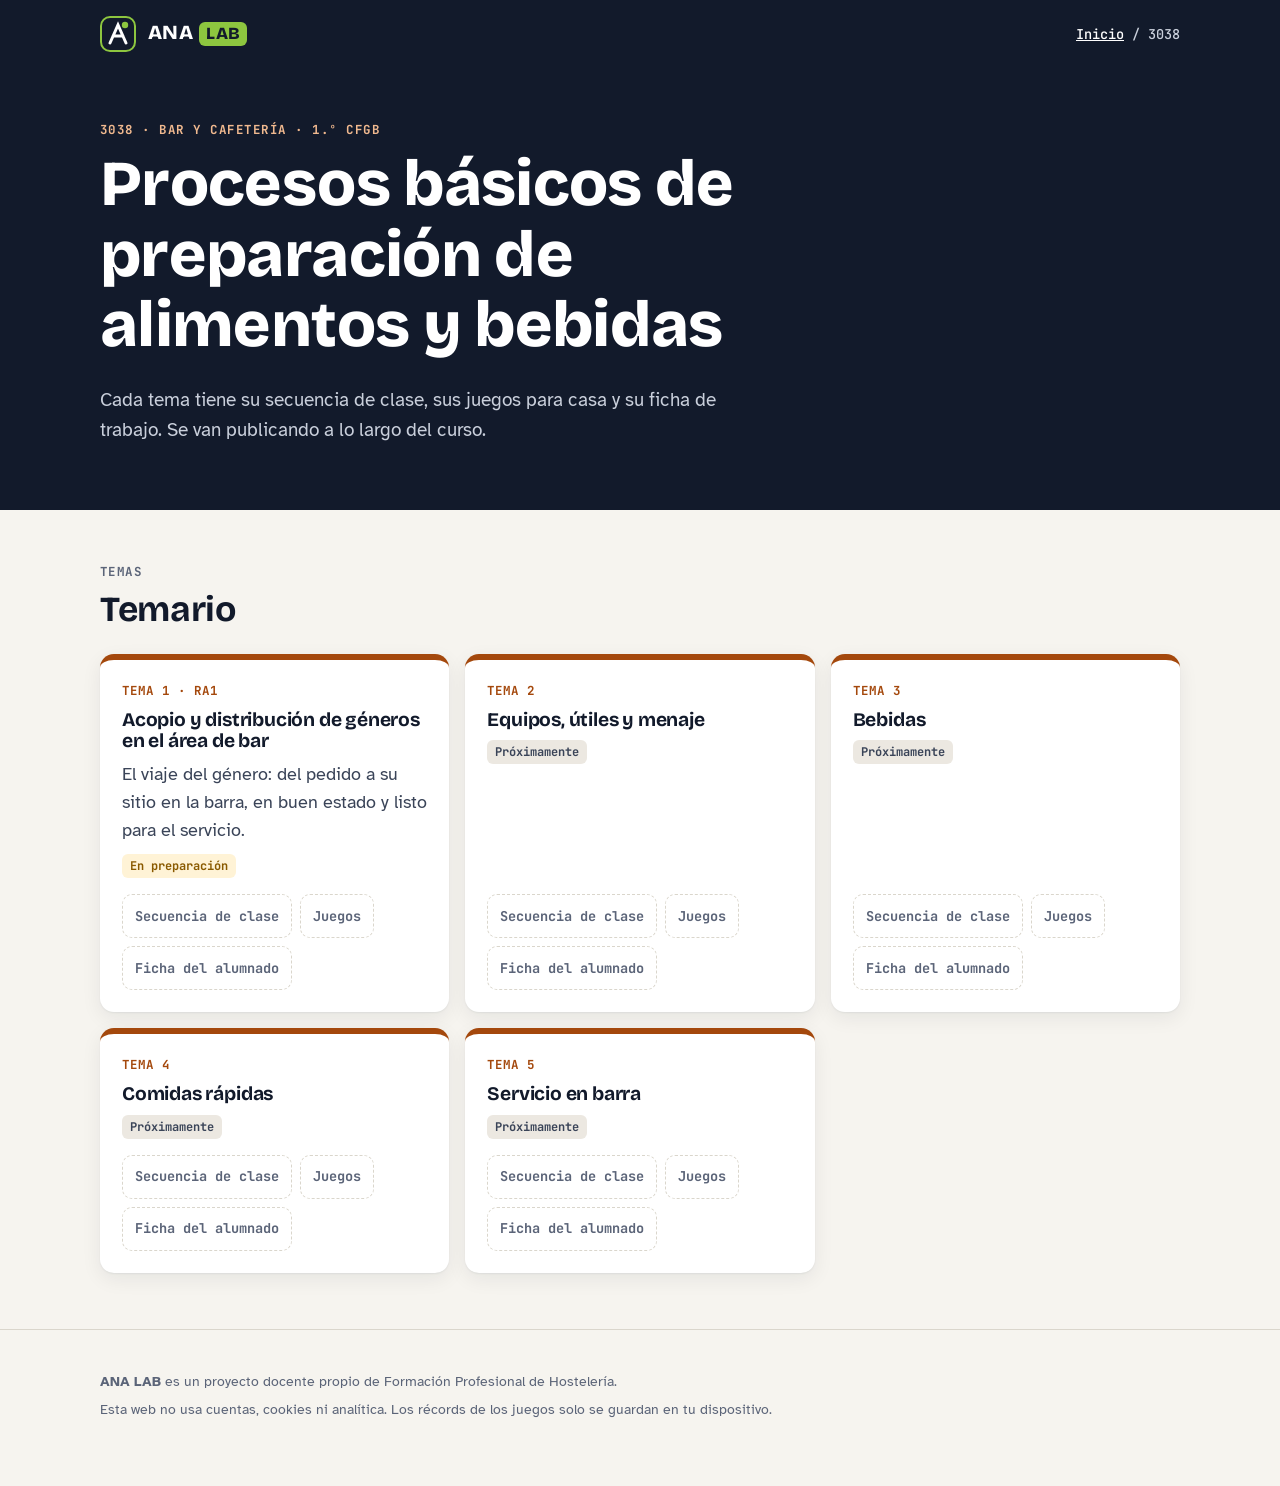
==== modulos/3038/index.html @ 5fe83b50 "Primera versión del portal ANA LAB y página del módulo 3038 Co-Authored-By: Claude Opus 5.5 <noreply" ====
<!doctype html>
<html lang="es">
<head>
<meta charset="utf-8">
<meta name="viewport" content="width=device-width, initial-scale=1">
<meta name="robots" content="noindex, nofollow">
<title>3038 · Bar y cafetería · ANA LAB</title>
<link rel="icon" href="../../assets/img/favicon.svg" type="image/svg+xml">
<link rel="stylesheet" href="../../css/tokens.css">
<link rel="stylesheet" href="../../css/base.css">
<link rel="stylesheet" href="../../css/components.css">
<script src="../../js/catalogo.js" defer></script>
<script src="../../js/portal.js" defer></script>
</head>
<body>
<a class="skip" href="#contenido">Saltar al contenido</a>

<header class="top">
  <div class="bar">
    <a class="brand" href="../../" aria-label="ANA LAB, inicio">
      <svg width="36" height="36" viewBox="0 0 36 36" aria-hidden="true">
        <rect x="1" y="1" width="34" height="34" rx="9" fill="none" stroke="#8DC63F" stroke-width="2"/>
        <path d="M10 27L18 9l8 18M13 20h10" stroke="#fff" stroke-width="3" stroke-linecap="round" fill="none"/>
        <circle cx="25" cy="9" r="3.2" fill="#8DC63F"/>
      </svg>
      <span class="brand-name">ANA<span>LAB</span></span>
    </a>
    <nav class="crumbs" aria-label="Ruta"><a href="../../">Inicio</a> / 3038</nav>
  </div>
  <div class="hero module">
    <div class="eyebrow">3038 · Bar y cafetería · 1.º CFGB</div>
    <h1>Procesos básicos de preparación de alimentos y bebidas</h1>
    <p>Cada tema tiene su secuencia de clase, sus juegos para casa y su ficha de trabajo. Se van publicando a lo largo del curso.</p>
  </div>
</header>

<main id="contenido">
  <section class="wrap">
    <div class="eyebrow">Temas</div>
    <h2>Temario</h2>
    <div class="cards" id="temas" data-modulo="3038"></div>
  </section>
</main>

<footer>
  <div class="wrap">
    <p><strong>ANA LAB</strong> es un proyecto docente propio de Formación Profesional de Hostelería.</p>
    <p class="note">Esta web no usa cuentas, cookies ni analítica. Los récords de los juegos solo se guardan en tu dispositivo.</p>
  </div>
</footer>
</body>
</html>
---- css/tokens.css ----
/* ANA LAB · Tokens de diseño (fuente: prototipo/guia-visual.html) */

@font-face { font-family: "Bricolage Grotesque"; src: url("../assets/fonts/bricolage-grotesque.woff2") format("woff2"); font-weight: 200 800; font-display: swap; }
@font-face { font-family: "Atkinson Hyperlegible"; src: url("../assets/fonts/atkinson-400.woff2") format("woff2"); font-weight: 400; font-display: swap; }
@font-face { font-family: "Atkinson Hyperlegible"; src: url("../assets/fonts/atkinson-400-italic.woff2") format("woff2"); font-weight: 400; font-style: italic; font-display: swap; }
@font-face { font-family: "Atkinson Hyperlegible"; src: url("../assets/fonts/atkinson-700.woff2") format("woff2"); font-weight: 700; font-display: swap; }
@font-face { font-family: "JetBrains Mono"; src: url("../assets/fonts/jetbrains-mono-500.woff2") format("woff2"); font-weight: 500; font-display: swap; }
@font-face { font-family: "JetBrains Mono"; src: url("../assets/fonts/jetbrains-mono-700.woff2") format("woff2"); font-weight: 700; font-display: swap; }

:root {
  /* Base editorial */
  --ink: #121A2B;
  --ink-2: #3A4458;
  --ink-3: #5B6478;
  --paper: #F6F4EF;
  --surface: #FFFFFF;
  --line: #DAD6CC;
  /* Ecosistema */
  --hl-green: #3F7A12;        /* texto/acento sobre claro (AA) */
  --hl-green-bright: #8DC63F; /* solo decorativo o sobre oscuro */
  --hl-blue: #0B5FA5;
  /* Módulos */
  --m3038: #A4480C;  /* Bar y cafetería · cobre */
  --m3038-soft: #F1ECE6;
  /* Retroalimentación */
  --ok: #13703A;  --ok-bg: #E4F4E9;
  --ko: #B3261E;  --ko-bg: #FCE8E6;
  --tip: #8A5A00; --tip-bg: #FFF3D6;

  --radius: 14px;
  --shadow: 0 1px 2px rgba(18,26,43,.06), 0 6px 20px rgba(18,26,43,.07);
  --font-display: "Bricolage Grotesque", system-ui, sans-serif;
  --font-body: "Atkinson Hyperlegible", system-ui, sans-serif;
  --font-mono: "JetBrains Mono", ui-monospace, monospace;
}
---- css/base.css ----
/* ANA LAB · Base */

* { box-sizing: border-box; }
html { -webkit-text-size-adjust: 100%; }
body { margin: 0; background: var(--paper); color: var(--ink); font: 18px/1.55 var(--font-body); }
a { color: var(--hl-blue); }
:focus-visible { outline: 3px solid var(--hl-blue); outline-offset: 3px; border-radius: 6px; }
img { max-width: 100%; height: auto; }

h1, h2, h3 { font-family: var(--font-display); line-height: 1.1; letter-spacing: -.01em; margin: 0 0 .4em; }
h2 { font-size: clamp(1.6rem, 3vw, 2.2rem); }
h3 { font-size: 1.2rem; }

.wrap { max-width: 1120px; margin: 0 auto; padding-inline: 20px; }
.eyebrow { font: 700 .78rem/1 var(--font-mono); letter-spacing: .12em; text-transform: uppercase; color: var(--ink-3); margin-bottom: .8rem; }
.lead { font-size: 1.15rem; color: var(--ink-2); max-width: 62ch; }
.note { font-size: .9rem; color: var(--ink-3); }
section { padding-block: 56px; }
section + section { border-top: 1px solid var(--line); }

.skip { position: absolute; left: -9999px; top: 0; background: var(--surface); color: var(--ink); padding: 12px 16px; z-index: 10; }
.skip:focus { left: 16px; top: 16px; }

@media (max-width: 600px) {
  body { font-size: 17px; }
  .wrap { padding-inline: 16px; }
  section { padding-block: 40px; }
}
---- css/components.css ----
/* ANA LAB · Componentes del portal */

/* Cabecera */
header.top { background: var(--ink); color: #fff; }
header.top .bar { display: flex; align-items: center; justify-content: space-between; gap: 16px; padding: 16px 20px; max-width: 1120px; margin: 0 auto; }
.brand { display: flex; align-items: center; gap: 12px; text-decoration: none; color: inherit; }
.brand-name { font: 800 1.25rem/1 var(--font-display); letter-spacing: .02em; }
.brand-name span { display: inline-block; margin-left: 6px; padding: 3px 7px 4px; border-radius: 6px; background: var(--hl-green-bright); color: var(--ink); font-size: .85em; }
.crumbs { font: 500 .85rem var(--font-mono); color: #C9CFDB; }
.crumbs a { color: #fff; }
.hero { padding: 56px 20px 64px; max-width: 1120px; margin: 0 auto; }
.hero h1 { font-size: clamp(2.2rem, 6vw, 4rem); font-weight: 800; max-width: 18ch; }
.hero p { color: #C9CFDB; font-size: 1.2rem; max-width: 56ch; margin: 0; }
.hero .eyebrow { color: var(--hl-green-bright); }
.hero.module .eyebrow { color: #F0B98F; }

/* Botones */
.btn { display: inline-flex; align-items: center; font: 700 1rem/1 var(--font-body); border: 2px solid transparent; border-radius: 12px; padding: 14px 20px; cursor: pointer; min-height: 48px; text-decoration: none; }
.btn-primary { background: var(--ink); color: #fff; }
.btn-module { background: var(--m3038); color: #fff; }

/* Tarjetas */
.cards { display: grid; grid-template-columns: repeat(auto-fill, minmax(280px, 1fr)); gap: 16px; margin-top: 24px; }
.card { background: var(--surface); border-radius: var(--radius); box-shadow: var(--shadow); padding: 22px; border-top: 6px solid var(--accent, var(--line)); display: flex; flex-direction: column; gap: 10px; }
.card h3 { margin: 0; }
.card p { margin: 0; color: var(--ink-2); }
.card .code { font: 700 .78rem var(--font-mono); color: var(--accent, var(--ink-3)); letter-spacing: .08em; text-transform: uppercase; }
.card .links { display: flex; gap: 8px; flex-wrap: wrap; margin-top: auto; padding-top: 6px; }
.card.soon { --accent: var(--ink-3); box-shadow: none; border: 1px dashed var(--line); border-top: 6px solid var(--line); background: transparent; }
a.card { text-decoration: none; color: inherit; }
a.card:hover { box-shadow: 0 2px 4px rgba(18,26,43,.08), 0 10px 28px rgba(18,26,43,.12); }

.pill { display: inline-flex; align-items: center; min-height: 44px; font: 700 .85rem/1 var(--font-mono); padding: 0 12px; border-radius: 10px; background: var(--m3038-soft); color: var(--m3038); text-decoration: none; }
.pill[aria-disabled="true"] { background: transparent; border: 1px dashed var(--line); color: var(--ink-3); cursor: default; }

.status { align-self: flex-start; font: 700 .75rem/1 var(--font-mono); padding: 6px 8px; border-radius: 6px; background: #ECE8E1; color: var(--ink-2); }
.status.listo { background: var(--ok-bg); color: var(--ok); }
.status.prep { background: var(--tip-bg); color: var(--tip); }

/* Pie */
footer { padding: 40px 0 60px; color: var(--ink-3); font-size: .9rem; border-top: 1px solid var(--line); }
footer p { margin: 0 0 6px; }

@media (prefers-reduced-motion: no-preference) {
  .btn, a.card, .pill { transition: box-shadow .15s, background-color .15s, transform .15s; }
  a.card:hover { transform: translateY(-2px); }
}

@media (max-width: 600px) {
  header.top .bar { padding: 14px 16px; }
  .hero { padding: 40px 16px 48px; }
  .cards { grid-template-columns: 1fr; }
}
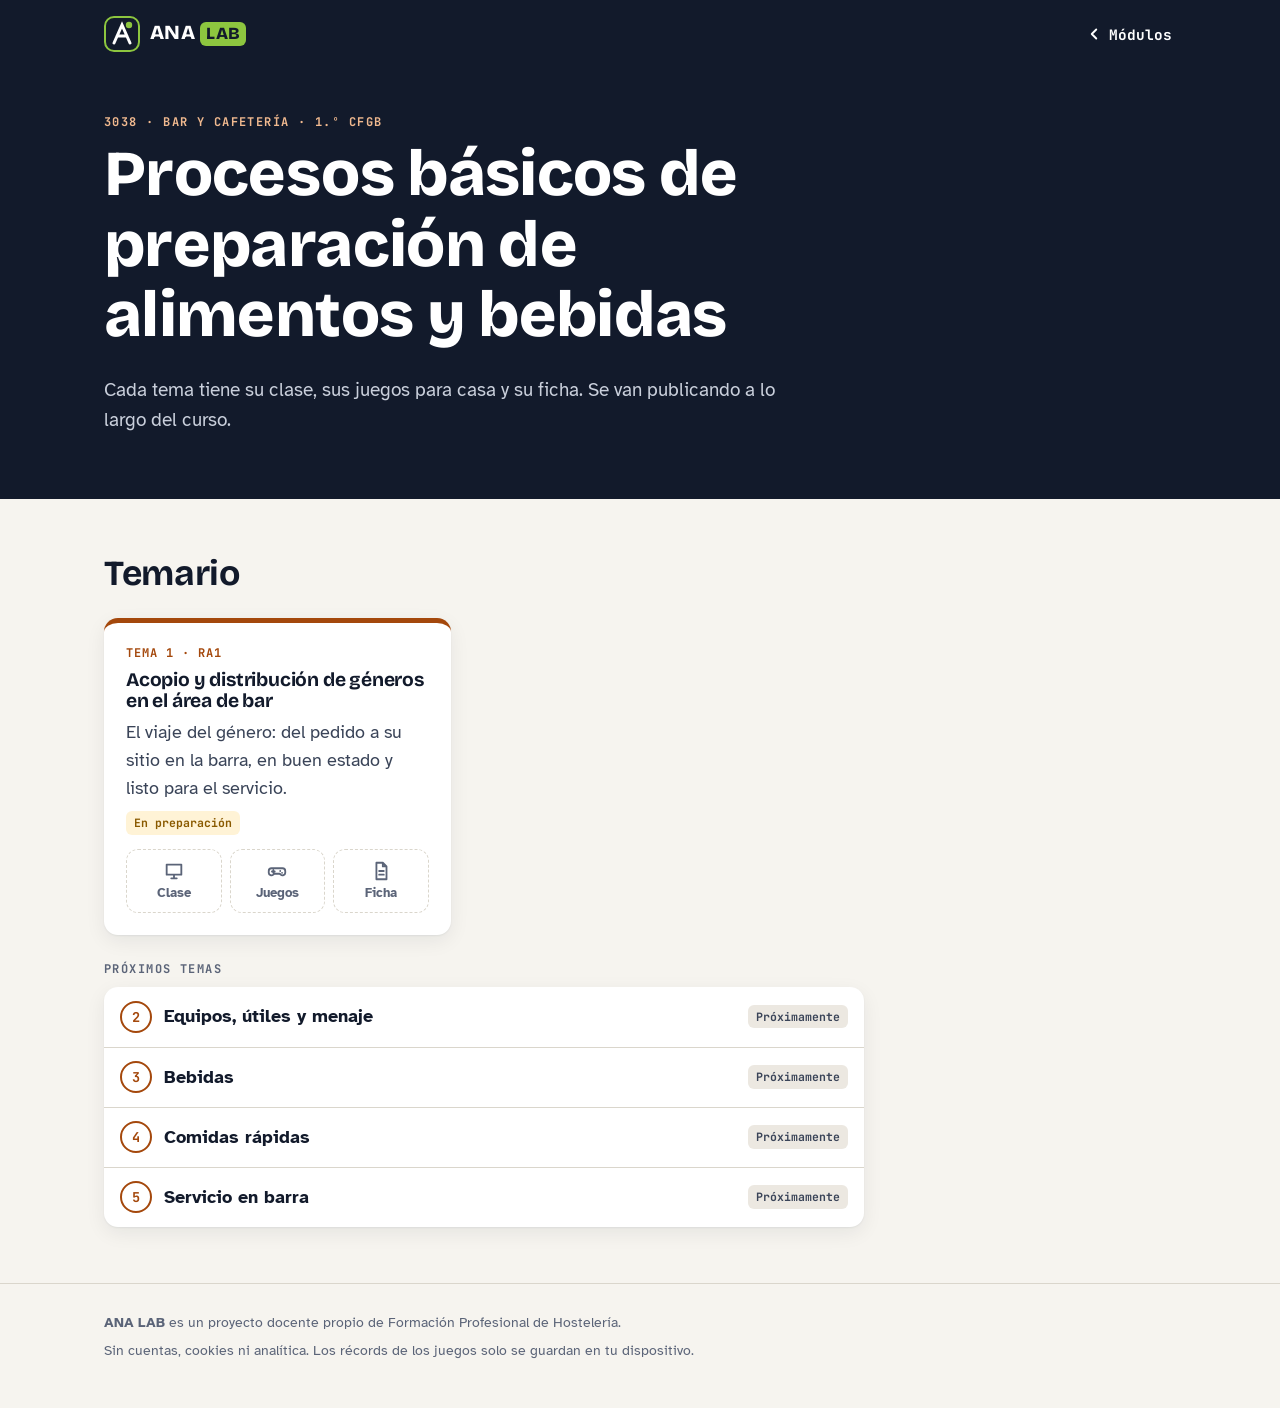
==== commit 91dbaba4: "Diseño móvil primero e instalable en la pantalla de inicio - CSS reescrito con el móvil como vista b" ====
--- a/modulos/3038/index.html
+++ b/modulos/3038/index.html
@@ -2,10 +2,13 @@
 <html lang="es">
 <head>
 <meta charset="utf-8">
-<meta name="viewport" content="width=device-width, initial-scale=1">
+<meta name="viewport" content="width=device-width, initial-scale=1, viewport-fit=cover">
 <meta name="robots" content="noindex, nofollow">
+<meta name="theme-color" content="#121A2B">
 <title>3038 · Bar y cafetería · ANA LAB</title>
+<link rel="manifest" href="../../manifest.webmanifest">
 <link rel="icon" href="../../assets/img/favicon.svg" type="image/svg+xml">
+<link rel="apple-touch-icon" href="../../assets/img/icon-180.png">
 <link rel="stylesheet" href="../../css/tokens.css">
 <link rel="stylesheet" href="../../css/base.css">
 <link rel="stylesheet" href="../../css/components.css">
@@ -17,35 +20,38 @@
 
 <header class="top">
   <div class="bar">
-    <a class="brand" href="../../" aria-label="ANA LAB, inicio">
-      <svg width="36" height="36" viewBox="0 0 36 36" aria-hidden="true">
-        <rect x="1" y="1" width="34" height="34" rx="9" fill="none" stroke="#8DC63F" stroke-width="2"/>
-        <path d="M10 27L18 9l8 18M13 20h10" stroke="#fff" stroke-width="3" stroke-linecap="round" fill="none"/>
-        <circle cx="25" cy="9" r="3.2" fill="#8DC63F"/>
-      </svg>
-      <span class="brand-name">ANA<span>LAB</span></span>
-    </a>
-    <nav class="crumbs" aria-label="Ruta"><a href="../../">Inicio</a> / 3038</nav>
+    <div class="bar-in">
+      <a class="brand" href="../../" aria-label="ANA LAB, inicio">
+        <svg viewBox="0 0 36 36" aria-hidden="true">
+          <rect x="1" y="1" width="34" height="34" rx="9" fill="none" stroke="#8DC63F" stroke-width="2"/>
+          <path d="M10 27L18 9l8 18M13 20h10" stroke="#fff" stroke-width="3" stroke-linecap="round" fill="none"/>
+          <circle cx="25" cy="9" r="3.2" fill="#8DC63F"/>
+        </svg>
+        <span class="brand-name">ANA<span>LAB</span></span>
+      </a>
+      <a class="back" href="../../">
+        <svg viewBox="0 0 24 24" fill="none" stroke="currentColor" stroke-width="2.5" stroke-linecap="round" stroke-linejoin="round" aria-hidden="true"><path d="M15 6l-6 6 6 6"/></svg>Módulos
+      </a>
+    </div>
   </div>
   <div class="hero module">
     <div class="eyebrow">3038 · Bar y cafetería · 1.º CFGB</div>
     <h1>Procesos básicos de preparación de alimentos y bebidas</h1>
-    <p>Cada tema tiene su secuencia de clase, sus juegos para casa y su ficha de trabajo. Se van publicando a lo largo del curso.</p>
+    <p>Cada tema tiene su clase, sus juegos para casa y su ficha. Se van publicando a lo largo del curso.</p>
   </div>
 </header>
 
 <main id="contenido">
   <section class="wrap">
-    <div class="eyebrow">Temas</div>
     <h2>Temario</h2>
-    <div class="cards" id="temas" data-modulo="3038"></div>
+    <div id="temas" data-modulo="3038"></div>
   </section>
 </main>
 
 <footer>
   <div class="wrap">
     <p><strong>ANA LAB</strong> es un proyecto docente propio de Formación Profesional de Hostelería.</p>
-    <p class="note">Esta web no usa cuentas, cookies ni analítica. Los récords de los juegos solo se guardan en tu dispositivo.</p>
+    <p class="note">Sin cuentas, cookies ni analítica. Los récords de los juegos solo se guardan en tu dispositivo.</p>
   </div>
 </footer>
 </body>
--- a/css/base.css
+++ b/css/base.css
@@ -1,28 +1,35 @@
-/* ANA LAB · Base */
+/* ANA LAB · Base. Móvil primero: los estilos sin media query son los del móvil;
+   las pantallas grandes se añaden con min-width. */
 
 * { box-sizing: border-box; }
-html { -webkit-text-size-adjust: 100%; }
-body { margin: 0; background: var(--paper); color: var(--ink); font: 18px/1.55 var(--font-body); }
+html { -webkit-text-size-adjust: 100%; -webkit-tap-highlight-color: transparent; }
+body { margin: 0; background: var(--paper); color: var(--ink); font: 17px/1.55 var(--font-body); overflow-wrap: break-word; }
 a { color: var(--hl-blue); }
 :focus-visible { outline: 3px solid var(--hl-blue); outline-offset: 3px; border-radius: 6px; }
 img { max-width: 100%; height: auto; }
 
 h1, h2, h3 { font-family: var(--font-display); line-height: 1.1; letter-spacing: -.01em; margin: 0 0 .4em; }
-h2 { font-size: clamp(1.6rem, 3vw, 2.2rem); }
-h3 { font-size: 1.2rem; }
+h2 { font-size: 1.5rem; }
+h3 { font-size: 1.15rem; }
 
-.wrap { max-width: 1120px; margin: 0 auto; padding-inline: 20px; }
-.eyebrow { font: 700 .78rem/1 var(--font-mono); letter-spacing: .12em; text-transform: uppercase; color: var(--ink-3); margin-bottom: .8rem; }
-.lead { font-size: 1.15rem; color: var(--ink-2); max-width: 62ch; }
+.wrap {
+  max-width: 1120px; margin: 0 auto;
+  padding-inline: max(16px, env(safe-area-inset-left)) max(16px, env(safe-area-inset-right));
+}
+.eyebrow { font: 700 .75rem/1 var(--font-mono); letter-spacing: .12em; text-transform: uppercase; color: var(--ink-3); margin-bottom: .7rem; }
+.lead { font-size: 1.05rem; color: var(--ink-2); max-width: 62ch; }
 .note { font-size: .9rem; color: var(--ink-3); }
-section { padding-block: 56px; }
+section { padding-block: 32px; }
 section + section { border-top: 1px solid var(--line); }
 
-.skip { position: absolute; left: -9999px; top: 0; background: var(--surface); color: var(--ink); padding: 12px 16px; z-index: 10; }
+.skip { position: absolute; left: -9999px; top: 0; background: var(--surface); color: var(--ink); padding: 12px 16px; z-index: 30; }
 .skip:focus { left: 16px; top: 16px; }
 
-@media (max-width: 600px) {
-  body { font-size: 17px; }
-  .wrap { padding-inline: 16px; }
-  section { padding-block: 40px; }
+@media (min-width: 720px) {
+  body { font-size: 18px; }
+  h2 { font-size: clamp(1.6rem, 3vw, 2.2rem); }
+  h3 { font-size: 1.2rem; }
+  .wrap { padding-inline: 24px; }
+  .lead { font-size: 1.15rem; }
+  section { padding-block: 56px; }
 }
--- a/css/components.css
+++ b/css/components.css
@@ -1,53 +1,85 @@
-/* ANA LAB · Componentes del portal */
+/* ANA LAB · Componentes del portal. Móvil primero. */
 
-/* Cabecera */
+/* Cabecera: barra fija compacta + portada */
 header.top { background: var(--ink); color: #fff; }
-header.top .bar { display: flex; align-items: center; justify-content: space-between; gap: 16px; padding: 16px 20px; max-width: 1120px; margin: 0 auto; }
-.brand { display: flex; align-items: center; gap: 12px; text-decoration: none; color: inherit; }
-.brand-name { font: 800 1.25rem/1 var(--font-display); letter-spacing: .02em; }
-.brand-name span { display: inline-block; margin-left: 6px; padding: 3px 7px 4px; border-radius: 6px; background: var(--hl-green-bright); color: var(--ink); font-size: .85em; }
-.crumbs { font: 500 .85rem var(--font-mono); color: #C9CFDB; }
-.crumbs a { color: #fff; }
-.hero { padding: 56px 20px 64px; max-width: 1120px; margin: 0 auto; }
-.hero h1 { font-size: clamp(2.2rem, 6vw, 4rem); font-weight: 800; max-width: 18ch; }
-.hero p { color: #C9CFDB; font-size: 1.2rem; max-width: 56ch; margin: 0; }
+.bar {
+  position: sticky; top: 0; z-index: 20; background: var(--ink); color: #fff;
+  padding-top: env(safe-area-inset-top);
+}
+.bar-in { display: flex; align-items: center; justify-content: space-between; gap: 12px; max-width: 1120px; margin: 0 auto; min-height: 56px; padding-inline: max(16px, env(safe-area-inset-left)) max(16px, env(safe-area-inset-right)); }
+.brand { display: flex; align-items: center; gap: 10px; min-height: 48px; text-decoration: none; color: inherit; }
+.brand svg { width: 32px; height: 32px; }
+.brand-name { font: 800 1.15rem/1 var(--font-display); letter-spacing: .02em; }
+.brand-name span { display: inline-block; margin-left: 5px; padding: 3px 6px 4px; border-radius: 6px; background: var(--hl-green-bright); color: var(--ink); font-size: .85em; }
+.back { display: inline-flex; align-items: center; gap: 6px; min-height: 48px; padding-inline: 4px; font: 700 .9rem var(--font-mono); color: #fff; text-decoration: none; }
+.back svg { width: 18px; height: 18px; }
+
+.hero { max-width: 1120px; margin: 0 auto; padding-block: 20px 32px; padding-inline: max(16px, env(safe-area-inset-left)) max(16px, env(safe-area-inset-right)); }
+.hero h1 { font-size: 2rem; font-weight: 800; max-width: 18ch; }
+.hero p { color: #C9CFDB; font-size: 1.05rem; max-width: 56ch; margin: 0; }
 .hero .eyebrow { color: var(--hl-green-bright); }
 .hero.module .eyebrow { color: #F0B98F; }
-
-/* Botones */
-.btn { display: inline-flex; align-items: center; font: 700 1rem/1 var(--font-body); border: 2px solid transparent; border-radius: 12px; padding: 14px 20px; cursor: pointer; min-height: 48px; text-decoration: none; }
-.btn-primary { background: var(--ink); color: #fff; }
-.btn-module { background: var(--m3038); color: #fff; }
+.hero.module h1 { font-size: 1.7rem; }
 
 /* Tarjetas */
-.cards { display: grid; grid-template-columns: repeat(auto-fill, minmax(280px, 1fr)); gap: 16px; margin-top: 24px; }
-.card { background: var(--surface); border-radius: var(--radius); box-shadow: var(--shadow); padding: 22px; border-top: 6px solid var(--accent, var(--line)); display: flex; flex-direction: column; gap: 10px; }
+.cards { display: grid; grid-template-columns: 1fr; gap: 12px; margin-top: 16px; }
+.card { background: var(--surface); border-radius: var(--radius); box-shadow: var(--shadow); padding: 18px; border-top: 5px solid var(--accent, var(--line)); display: flex; flex-direction: column; gap: 8px; }
 .card h3 { margin: 0; }
 .card p { margin: 0; color: var(--ink-2); }
-.card .code { font: 700 .78rem var(--font-mono); color: var(--accent, var(--ink-3)); letter-spacing: .08em; text-transform: uppercase; }
-.card .links { display: flex; gap: 8px; flex-wrap: wrap; margin-top: auto; padding-top: 6px; }
-.card.soon { --accent: var(--ink-3); box-shadow: none; border: 1px dashed var(--line); border-top: 6px solid var(--line); background: transparent; }
-a.card { text-decoration: none; color: inherit; }
-a.card:hover { box-shadow: 0 2px 4px rgba(18,26,43,.08), 0 10px 28px rgba(18,26,43,.12); }
+.card .code { font: 700 .75rem var(--font-mono); color: var(--accent, var(--ink-3)); letter-spacing: .08em; text-transform: uppercase; }
+.card.soon { --accent: var(--ink-3); box-shadow: none; border: 1px dashed var(--line); border-top: 5px solid var(--line); background: transparent; }
+a.card { text-decoration: none; color: inherit; position: relative; padding-right: 48px; }
+a.card .go { position: absolute; right: 16px; top: 50%; margin-top: -11px; width: 22px; height: 22px; color: var(--accent); }
 
-.pill { display: inline-flex; align-items: center; min-height: 44px; font: 700 .85rem/1 var(--font-mono); padding: 0 12px; border-radius: 10px; background: var(--m3038-soft); color: var(--m3038); text-decoration: none; }
-.pill[aria-disabled="true"] { background: transparent; border: 1px dashed var(--line); color: var(--ink-3); cursor: default; }
+/* Materiales de un tema: tres botones iguales, cómodos para el pulgar */
+.mats { display: grid; grid-template-columns: repeat(3, 1fr); gap: 8px; margin-top: 6px; }
+.mat {
+  display: flex; flex-direction: column; align-items: center; justify-content: center; gap: 4px;
+  min-height: 64px; padding: 8px 4px; border-radius: 12px; text-align: center;
+  font: 700 .82rem/1.15 var(--font-body); text-decoration: none;
+  background: var(--m3038-soft); color: var(--m3038);
+}
+.mat svg { width: 22px; height: 22px; }
+.mat[aria-disabled="true"] { background: transparent; border: 1px dashed var(--line); color: var(--ink-3); }
 
-.status { align-self: flex-start; font: 700 .75rem/1 var(--font-mono); padding: 6px 8px; border-radius: 6px; background: #ECE8E1; color: var(--ink-2); }
+/* Temas aún sin material: una línea compacta */
+.temas-list { list-style: none; margin: 12px 0 0; padding: 0; background: var(--surface); border-radius: var(--radius); box-shadow: var(--shadow); }
+.temas-list li { display: flex; align-items: center; gap: 12px; min-height: 60px; padding: 10px 16px; }
+.temas-list li + li { border-top: 1px solid var(--line); }
+.temas-list .num { flex: none; width: 32px; height: 32px; border-radius: 50%; display: grid; place-items: center; font: 700 .85rem var(--font-mono); color: var(--accent); border: 2px solid var(--accent); }
+.temas-list .t { flex: 1; font-weight: 700; line-height: 1.25; }
+.subhead { margin: 28px 0 0; font: 700 .75rem/1 var(--font-mono); letter-spacing: .12em; text-transform: uppercase; color: var(--ink-3); }
+
+.status { align-self: flex-start; flex: none; font: 700 .72rem/1 var(--font-mono); padding: 6px 8px; border-radius: 6px; background: #ECE8E1; color: var(--ink-2); }
 .status.listo { background: var(--ok-bg); color: var(--ok); }
 .status.prep { background: var(--tip-bg); color: var(--tip); }
+.temas-list .status { align-self: center; }
+
+.visually-hidden { position: absolute; width: 1px; height: 1px; overflow: hidden; clip: rect(0 0 0 0); white-space: nowrap; }
 
 /* Pie */
-footer { padding: 40px 0 60px; color: var(--ink-3); font-size: .9rem; border-top: 1px solid var(--line); }
+footer { padding: 28px 0 calc(40px + env(safe-area-inset-bottom)); color: var(--ink-3); font-size: .88rem; border-top: 1px solid var(--line); }
 footer p { margin: 0 0 6px; }
 
+@media (hover: hover) {
+  a.card:hover { box-shadow: 0 2px 4px rgba(18,26,43,.08), 0 10px 28px rgba(18,26,43,.12); }
+  a.mat:hover { background: #EADFD3; }
+}
 @media (prefers-reduced-motion: no-preference) {
-  .btn, a.card, .pill { transition: box-shadow .15s, background-color .15s, transform .15s; }
-  a.card:hover { transform: translateY(-2px); }
+  a.card, .mat { transition: box-shadow .15s, background-color .15s, transform .15s; }
+  a.card:active, a.mat:active { transform: scale(.98); }
 }
 
-@media (max-width: 600px) {
-  header.top .bar { padding: 14px 16px; }
-  .hero { padding: 40px 16px 48px; }
-  .cards { grid-template-columns: 1fr; }
+/* Pantallas grandes */
+@media (min-width: 720px) {
+  .bar { position: static; }
+  .bar-in { min-height: 68px; padding-inline: 24px; }
+  .brand svg { width: 36px; height: 36px; }
+  .brand-name { font-size: 1.25rem; }
+  .hero { padding: 48px 24px 64px; }
+  .hero h1, .hero.module h1 { font-size: clamp(2.4rem, 5.5vw, 4rem); }
+  .hero p { font-size: 1.2rem; }
+  .cards { grid-template-columns: repeat(auto-fill, minmax(300px, 1fr)); gap: 16px; margin-top: 24px; }
+  .card { padding: 22px; }
+  .temas-list { max-width: 760px; }
 }
